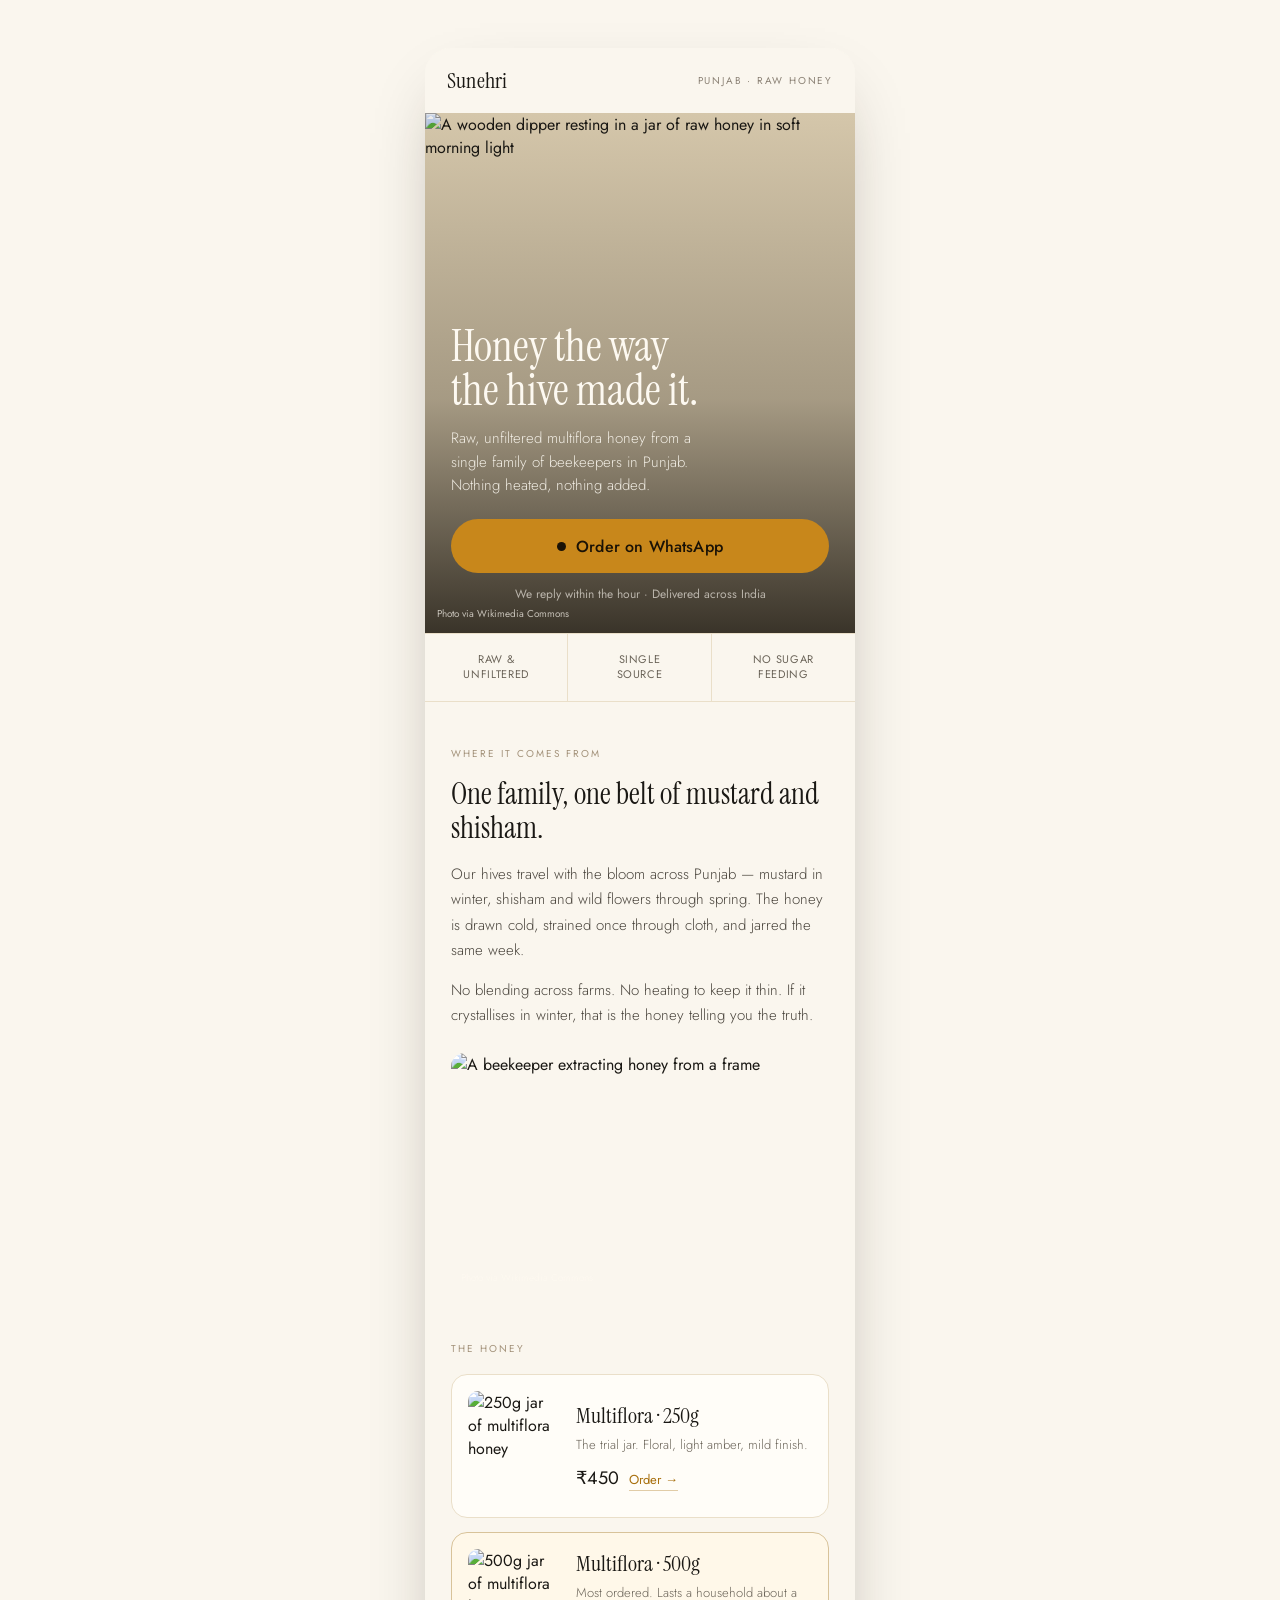
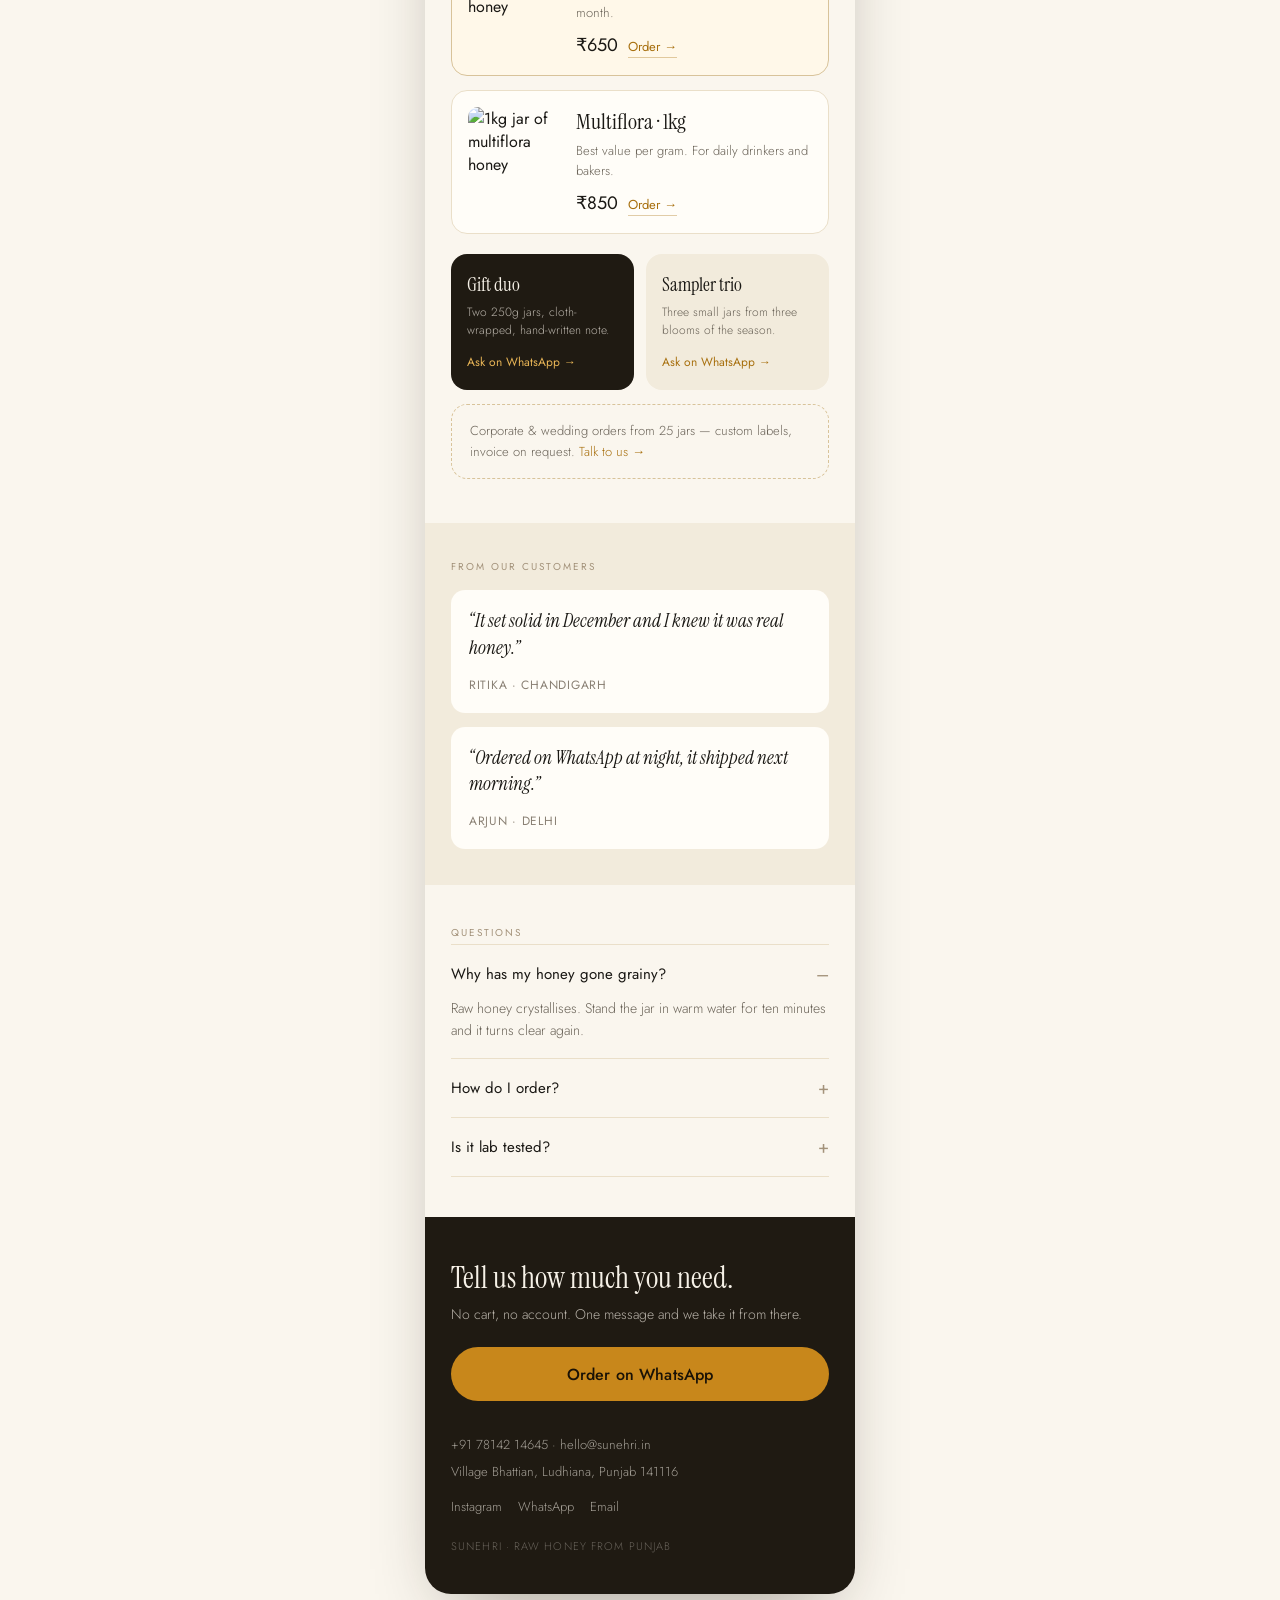
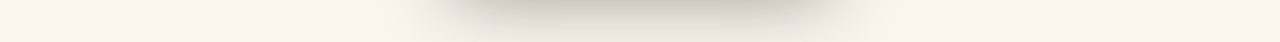
==== light/index.html @ 34fa283c "Add Sunehri honey website: light and dark directions Two independent, self-contained static pages im" ====
<!DOCTYPE html>
<html lang="en">
<head>
<meta charset="utf-8">
<title>Sunehri — Raw Honey from Punjab</title>
<meta name="viewport" content="width=device-width, initial-scale=1">
<meta name="description" content="Raw, unfiltered multiflora honey from a single family of beekeepers in Punjab. Order on WhatsApp — no cart, no account.">
<meta name="theme-color" content="#faf6ee">
<link rel="preconnect" href="https://fonts.googleapis.com">
<link rel="preconnect" href="https://fonts.gstatic.com" crossorigin>
<link href="https://fonts.googleapis.com/css2?family=Instrument+Serif:ital@0;1&family=Jost:wght@300;400;500&display=swap" rel="stylesheet">
<link rel="stylesheet" href="./styles.css">
</head>
<body>

<div class="card">

  <header class="header">
    <span class="wordmark">Sunehri</span>
    <span class="kicker">Punjab · Raw honey</span>
  </header>

  <section class="hero">
    <img class="hero__image" loading="eager" fetchpriority="high"
         src="https://commons.wikimedia.org/wiki/Special:FilePath/Dipper_stick_and_honey_in_a_jar.jpg?width=1400"
         alt="A wooden dipper resting in a jar of raw honey in soft morning light">
    <div class="hero__scrim"></div>
    <div class="hero__content">
      <h1>Honey the way<br>the hive made it.</h1>
      <p>Raw, unfiltered multiflora honey from a single family of beekeepers in Punjab. Nothing heated, nothing added.</p>
      <a class="btn btn--amber" href="https://wa.me/917814214645?text=Hi%20Sunehri%2C%20I%27d%20like%20to%20order%20honey.">
        <span class="dot"></span>
        Order on WhatsApp
      </a>
      <div class="hero__note">We reply within the hour · Delivered across India</div>
    </div>
    <p class="credit"><a href="https://commons.wikimedia.org/wiki/File:Dipper_stick_and_honey_in_a_jar.jpg" target="_blank" rel="noopener noreferrer">Photo via Wikimedia Commons</a></p>
  </section>

  <ul class="features">
    <li>Raw &amp;<br>unfiltered</li>
    <li>Single<br>source</li>
    <li>No sugar<br>feeding</li>
  </ul>

  <section class="story">
    <div class="eyebrow">Where it comes from</div>
    <h2>One family, one belt of mustard and shisham.</h2>
    <p>Our hives travel with the bloom across Punjab — mustard in winter, shisham and wild flowers through spring. The honey is drawn cold, strained once through cloth, and jarred the same week.</p>
    <p>No blending across farms. No heating to keep it thin. If it crystallises in winter, that is the honey telling you the truth.</p>
    <figure class="story__image">
      <img loading="lazy"
           src="https://commons.wikimedia.org/wiki/Special:FilePath/Honey_extracting.jpg?width=1400"
           alt="A beekeeper extracting honey from a frame">
      <figcaption class="credit"><a href="https://commons.wikimedia.org/wiki/File:Honey_extracting.jpg" target="_blank" rel="noopener noreferrer">Photo via Wikimedia Commons</a></figcaption>
    </figure>
  </section>

  <section class="products">
    <div class="eyebrow">The honey</div>

    <div class="product-list">

      <div class="product">
        <img class="product__image" loading="lazy" width="92" height="110"
             src="https://commons.wikimedia.org/wiki/Special:FilePath/Honey_(Italian-miele)_in_a_jar.jpg?width=500"
             alt="250g jar of multiflora honey">
        <div class="product__body">
          <div class="product__title">Multiflora · 250g</div>
          <div class="product__desc">The trial jar. Floral, light amber, mild finish.</div>
          <div class="product__row">
            <span class="product__price">₹450</span>
            <a class="product__order" href="https://wa.me/917814214645?text=Hi%20Sunehri%2C%20I%27d%20like%20the%20250g%20multiflora%20honey.">Order →</a>
          </div>
        </div>
      </div>

      <div class="product product--featured">
        <img class="product__image" loading="lazy" width="92" height="110"
             src="https://commons.wikimedia.org/wiki/Special:FilePath/Dipper_stick_and_honey_in_a_jar.jpg?width=500"
             alt="500g jar of multiflora honey">
        <div class="product__body">
          <div class="product__title">Multiflora · 500g</div>
          <div class="product__desc">Most ordered. Lasts a household about a month.</div>
          <div class="product__row">
            <span class="product__price">₹650</span>
            <a class="product__order" href="https://wa.me/917814214645?text=Hi%20Sunehri%2C%20I%27d%20like%20the%20500g%20multiflora%20honey.">Order →</a>
          </div>
        </div>
      </div>

      <div class="product">
        <img class="product__image" loading="lazy" width="92" height="110"
             src="https://commons.wikimedia.org/wiki/Special:FilePath/Drop_of_honey_(2231021824).jpg?width=500"
             alt="1kg jar of multiflora honey">
        <div class="product__body">
          <div class="product__title">Multiflora · 1kg</div>
          <div class="product__desc">Best value per gram. For daily drinkers and bakers.</div>
          <div class="product__row">
            <span class="product__price">₹850</span>
            <a class="product__order" href="https://wa.me/917814214645?text=Hi%20Sunehri%2C%20I%27d%20like%20the%201kg%20multiflora%20honey.">Order →</a>
          </div>
        </div>
      </div>

    </div>

    <div class="bundles">
      <a class="bundle bundle--dark" href="https://wa.me/917814214645?text=Hi%20Sunehri%2C%20I%27d%20like%20the%20gift%20duo.">
        <div class="bundle__title">Gift duo</div>
        <div class="bundle__desc">Two 250g jars, cloth-wrapped, hand-written note.</div>
        <span class="bundle__link">Ask on WhatsApp →</span>
      </a>
      <a class="bundle bundle--light" href="https://wa.me/917814214645?text=Hi%20Sunehri%2C%20I%27d%20like%20the%20sampler%20trio.">
        <div class="bundle__title">Sampler trio</div>
        <div class="bundle__desc">Three small jars from three blooms of the season.</div>
        <span class="bundle__link">Ask on WhatsApp →</span>
      </a>
    </div>

    <p class="bulk-note">Corporate &amp; wedding orders from 25 jars — custom labels, invoice on request. <a href="https://wa.me/917814214645?text=Hi%20Sunehri%2C%20I%27m%20asking%20about%20bulk%20%2F%20corporate%20gifting.">Talk to us →</a></p>
  </section>

  <section class="testimonials">
    <div class="eyebrow">From our customers</div>
    <blockquote class="testimonial">
      <p>“It set solid in December and I knew it was real honey.”</p>
      <cite>Ritika · Chandigarh</cite>
    </blockquote>
    <blockquote class="testimonial">
      <p>“Ordered on WhatsApp at night, it shipped next morning.”</p>
      <cite>Arjun · Delhi</cite>
    </blockquote>
  </section>

  <section class="faq">
    <div class="eyebrow">Questions</div>
    <details class="faq__item" open>
      <summary>Why has my honey gone grainy?</summary>
      <p>Raw honey crystallises. Stand the jar in warm water for ten minutes and it turns clear again.</p>
    </details>
    <details class="faq__item">
      <summary>How do I order?</summary>
      <p>Message us on WhatsApp with the size you want. We confirm stock, share a UPI link, and ship the same or next day.</p>
    </details>
    <details class="faq__item faq__item--last">
      <summary>Is it lab tested?</summary>
      <p>We are getting our first batch NMR tested this season and will publish the report here when it arrives.</p>
    </details>
  </section>

  <footer class="footer">
    <h2>Tell us how much you need.</h2>
    <p>No cart, no account. One message and we take it from there.</p>
    <a class="btn btn--amber" href="https://wa.me/917814214645?text=Hi%20Sunehri%2C%20I%27d%20like%20to%20order%20honey.">Order on WhatsApp</a>
    <div class="footer__meta">
      <div><a href="tel:+917814214645">+91 78142 14645</a> · <a href="mailto:hello@sunehri.in">hello@sunehri.in</a></div>
      <div>Village Bhattian, Ludhiana, Punjab 141116</div>
      <div class="footer__social">
        <a href="#" aria-label="Sunehri on Instagram">Instagram</a>
        <a href="https://wa.me/917814214645?text=Hi%20Sunehri%2C%20I%27d%20like%20to%20order%20honey.">WhatsApp</a>
        <a href="mailto:hello@sunehri.in">Email</a>
      </div>
      <div class="footer__brand">Sunehri · Raw honey from Punjab</div>
    </div>
  </footer>

</div>

</body>
</html>
---- light/styles.css ----
/* Sunehri — Light direction (1A: cream & amber, warm & editorial) */

:root {
  --ink: #1a1814;
  --ink-soft: #4a453d;
  --muted: #6b6459;
  --muted-light: #8a8074;
  --label: #a3927a;
  --cream: #faf6ee;
  --cream-deep: #fffdf8;
  --paper: #f2ebdc;
  --line: #eadfc9;
  --line-strong: #d8c39a;
  --hero-bg: #e5d6b8;
  --dark-panel: #1f1a12;
  --dark-panel-text: #f6f1e7;
  --amber: #c8871b;
  --amber-hover: #d9971f;
  --amber-ink: #1a1206;
  --price-link: #a8700f;
  --backdrop: #e8e4dc;
}

* { box-sizing: border-box; }

html { background: var(--backdrop); }

body {
  margin: 0;
  background: var(--cream);
  color: var(--ink);
  font-family: Jost, sans-serif;
  -webkit-font-smoothing: antialiased;
}

a { color: inherit; text-decoration: none; }

img { display: block; max-width: 100%; }

h1, h2 { font-family: 'Instrument Serif', serif; font-weight: 400; }

p { margin: 0; }

.card {
  background: var(--cream);
  width: 100%;
  overflow: hidden;
}

/* On real screens wider than a phone, present the page as a floating
   card against a warm backdrop — the same proportions as the mockup,
   scaled to a real viewport instead of a fixed 430px frame. */
@media (min-width: 480px) {
  body { padding: 48px 24px; display: flex; justify-content: center; }
  .card {
    max-width: 430px;
    border-radius: 26px;
    box-shadow: 0 30px 70px -30px rgba(30, 24, 14, 0.45);
  }
}

/* ── Header ─────────────────────────────────────────────────────────── */

.header {
  display: flex;
  align-items: center;
  justify-content: space-between;
  padding: 18px 22px;
  background: var(--cream);
}

.wordmark {
  font-family: 'Instrument Serif', serif;
  font-size: 22px;
  letter-spacing: 0.01em;
  color: var(--ink);
}

.kicker {
  font-size: 10px;
  letter-spacing: 0.18em;
  text-transform: uppercase;
  color: var(--muted-light);
}

/* ── Hero ───────────────────────────────────────────────────────────── */

.hero {
  position: relative;
  height: clamp(420px, 108vw, 520px);
  background: var(--hero-bg);
  display: flex;
  flex-direction: column;
  justify-content: flex-end;
}

.hero__image {
  position: absolute;
  inset: 0;
  width: 100%;
  height: 100%;
  object-fit: cover;
}

.hero__scrim {
  position: absolute;
  inset: 0;
  pointer-events: none;
  background: linear-gradient(to top, rgba(20, 16, 10, 0.82) 0%, rgba(20, 16, 10, 0.3) 45%, rgba(20, 16, 10, 0.08) 100%);
}

.hero__content {
  position: relative;
  padding: 0 26px 30px;
}

.hero h1 {
  margin: 0 0 14px;
  font-size: clamp(34px, 9.5vw, 44px);
  line-height: 1.02;
  color: #fdf9f1;
}

.hero__content p {
  margin: 0 0 22px;
  font-weight: 300;
  font-size: 15px;
  line-height: 1.55;
  color: rgba(253, 249, 241, 0.88);
  max-width: 30ch;
}

.hero__note {
  margin-top: 12px;
  text-align: center;
  font-size: 12px;
  color: rgba(253, 249, 241, 0.62);
}

.hero .credit {
  position: absolute;
  left: 12px;
  bottom: 12px;
  margin: 0;
  font-size: 10px;
}

.credit {
  font-size: 10px;
  color: rgba(253, 249, 241, 0.7);
}

.credit a { color: inherit; }
.credit a:hover { text-decoration: underline; }

/* ── CTA button ─────────────────────────────────────────────────────── */

.btn {
  display: flex;
  align-items: center;
  justify-content: center;
  gap: 10px;
  height: 54px;
  border-radius: 999px;
  font-size: 16px;
  font-weight: 500;
  letter-spacing: 0.01em;
}

.btn--amber {
  background: var(--amber);
  color: var(--amber-ink);
}

.btn--amber:hover { background: var(--amber-hover); }

.dot {
  width: 9px;
  height: 9px;
  border-radius: 50%;
  background: var(--amber-ink);
  display: block;
}

/* ── Feature strip ──────────────────────────────────────────────────── */

.features {
  display: grid;
  grid-template-columns: 1fr 1fr 1fr;
  border-top: 1px solid var(--line);
  border-bottom: 1px solid var(--line);
  margin: 0;
  padding: 0;
  list-style: none;
}

.features li {
  padding: 18px 10px;
  text-align: center;
  font-size: 11px;
  line-height: 1.4;
  letter-spacing: 0.06em;
  text-transform: uppercase;
  color: var(--muted);
  border-right: 1px solid var(--line);
}

.features li:last-child { border-right: none; }

/* ── Eyebrow label (shared) ─────────────────────────────────────────── */

.eyebrow {
  font-size: 10px;
  letter-spacing: 0.2em;
  text-transform: uppercase;
  color: var(--label);
  margin-bottom: 16px;
}

/* ── Story ──────────────────────────────────────────────────────────── */

.story { padding: 44px 26px 40px; }

.story h2 {
  margin: 0 0 16px;
  font-size: 30px;
  line-height: 1.15;
  color: var(--ink);
}

.story p {
  margin: 0 0 14px;
  font-weight: 300;
  font-size: 15px;
  line-height: 1.7;
  color: var(--ink-soft);
}

.story p:last-of-type { margin-bottom: 0; }

.story__image {
  margin: 24px 0 0;
  height: 240px;
  border-radius: 14px;
  overflow: hidden;
  position: relative;
}

.story__image img { width: 100%; height: 100%; object-fit: cover; }

.story__image .credit {
  position: absolute;
  left: 10px;
  bottom: 8px;
  margin: 0;
}

/* ── Products ───────────────────────────────────────────────────────── */

.products { padding: 8px 26px 44px; }

.products .eyebrow { margin-bottom: 18px; }

.product-list {
  display: flex;
  flex-direction: column;
  gap: 14px;
}

.product {
  display: flex;
  gap: 16px;
  align-items: center;
  padding: 16px;
  border: 1px solid var(--line);
  border-radius: 16px;
  background: var(--cream-deep);
}

.product--featured {
  border-color: var(--line-strong);
  background: #fff8e9;
}

.product__image {
  width: 92px;
  height: 110px;
  flex: none;
  object-fit: cover;
  border-radius: 10px;
}

.product__body { min-width: 0; }

.product__title {
  font-family: 'Instrument Serif', serif;
  font-size: 22px;
  color: var(--ink);
}

.product__desc {
  margin: 5px 0 10px;
  font-weight: 300;
  font-size: 13px;
  line-height: 1.5;
  color: var(--muted);
}

.product__row {
  display: flex;
  align-items: baseline;
  gap: 10px;
}

.product__price { font-size: 18px; color: var(--ink); }

.product__order {
  font-size: 13px;
  color: var(--price-link);
  border-bottom: 1px solid rgba(168, 112, 15, 0.35);
  padding-bottom: 1px;
}

/* ── Bundles ────────────────────────────────────────────────────────── */

.bundles {
  margin-top: 20px;
  display: grid;
  grid-template-columns: 1fr 1fr;
  gap: 12px;
}

.bundle {
  display: block;
  padding: 18px 16px;
  border-radius: 16px;
}

.bundle--dark {
  background: var(--dark-panel);
  color: var(--dark-panel-text);
}

.bundle--light {
  background: var(--paper);
  color: var(--ink);
}

.bundle__title { font-family: 'Instrument Serif', serif; font-size: 19px; }

.bundle--dark .bundle__desc { color: rgba(246, 241, 231, 0.7); }
.bundle--light .bundle__desc { color: var(--muted); }

.bundle__desc {
  display: block;
  margin: 6px 0 10px;
  font-weight: 300;
  font-size: 12px;
  line-height: 1.5;
}

.bundle--dark .bundle__link { color: #e8b556; }
.bundle--light .bundle__link { color: var(--price-link); }

.bundle__link { font-size: 12px; }

/* ── Bulk note ──────────────────────────────────────────────────────── */

.bulk-note {
  margin-top: 14px;
  padding: 16px 18px;
  border-radius: 16px;
  border: 1px dashed var(--line-strong);
  font-weight: 300;
  font-size: 13px;
  line-height: 1.6;
  color: var(--muted);
}

.bulk-note a { color: var(--price-link); }

/* ── Testimonials ───────────────────────────────────────────────────── */

.testimonials {
  padding: 36px 26px;
  background: var(--paper);
  display: flex;
  flex-direction: column;
  gap: 14px;
}

.testimonials .eyebrow { margin-bottom: 2px; }

.testimonial {
  margin: 0;
  padding: 18px;
  background: var(--cream-deep);
  border-radius: 14px;
}

.testimonial p {
  margin: 0 0 10px;
  font-family: 'Instrument Serif', serif;
  font-style: italic;
  font-size: 19px;
  line-height: 1.4;
  color: var(--ink);
}

.testimonial cite {
  font-style: normal;
  font-size: 12px;
  letter-spacing: 0.06em;
  text-transform: uppercase;
  color: var(--muted-light);
}

/* ── FAQ ────────────────────────────────────────────────────────────── */

.faq { padding: 40px 26px; }

.faq .eyebrow { margin-bottom: 4px; }

.faq__item {
  padding: 16px 0;
  border-top: 1px solid var(--line);
}

.faq__item--last { border-bottom: 1px solid var(--line); }

.faq__item summary {
  font-size: 15px;
  color: var(--ink);
  cursor: pointer;
  list-style: none;
  display: flex;
  align-items: center;
  justify-content: space-between;
  gap: 12px;
}

.faq__item summary::-webkit-details-marker { display: none; }

.faq__item summary::after {
  content: '+';
  font-size: 18px;
  color: var(--label);
  transition: transform 0.15s ease;
  flex: none;
}

.faq__item[open] summary::after { content: '–'; }

.faq__item p {
  margin: 10px 0 0;
  font-weight: 300;
  font-size: 14px;
  line-height: 1.6;
  color: var(--muted);
}

/* ── Footer CTA ─────────────────────────────────────────────────────── */

.footer {
  padding: 44px 26px 40px;
  background: var(--dark-panel);
  color: var(--dark-panel-text);
}

.footer h2 {
  font-size: 30px;
  line-height: 1.15;
  margin: 0 0 8px;
}

.footer > p {
  margin: 0 0 22px;
  font-weight: 300;
  font-size: 14px;
  line-height: 1.6;
  color: rgba(246, 241, 231, 0.7);
}

.footer__meta {
  margin-top: 34px;
  display: flex;
  flex-direction: column;
  gap: 8px;
  font-weight: 300;
  font-size: 13px;
  color: rgba(246, 241, 231, 0.62);
}

.footer__social {
  display: flex;
  gap: 16px;
  margin-top: 8px;
}

.footer__social a:hover { opacity: 0.72; }

.footer__brand {
  margin-top: 14px;
  font-size: 11px;
  letter-spacing: 0.1em;
  text-transform: uppercase;
  color: rgba(246, 241, 231, 0.34);
}

a:hover { opacity: 0.9; }
.btn:hover { opacity: 1; }
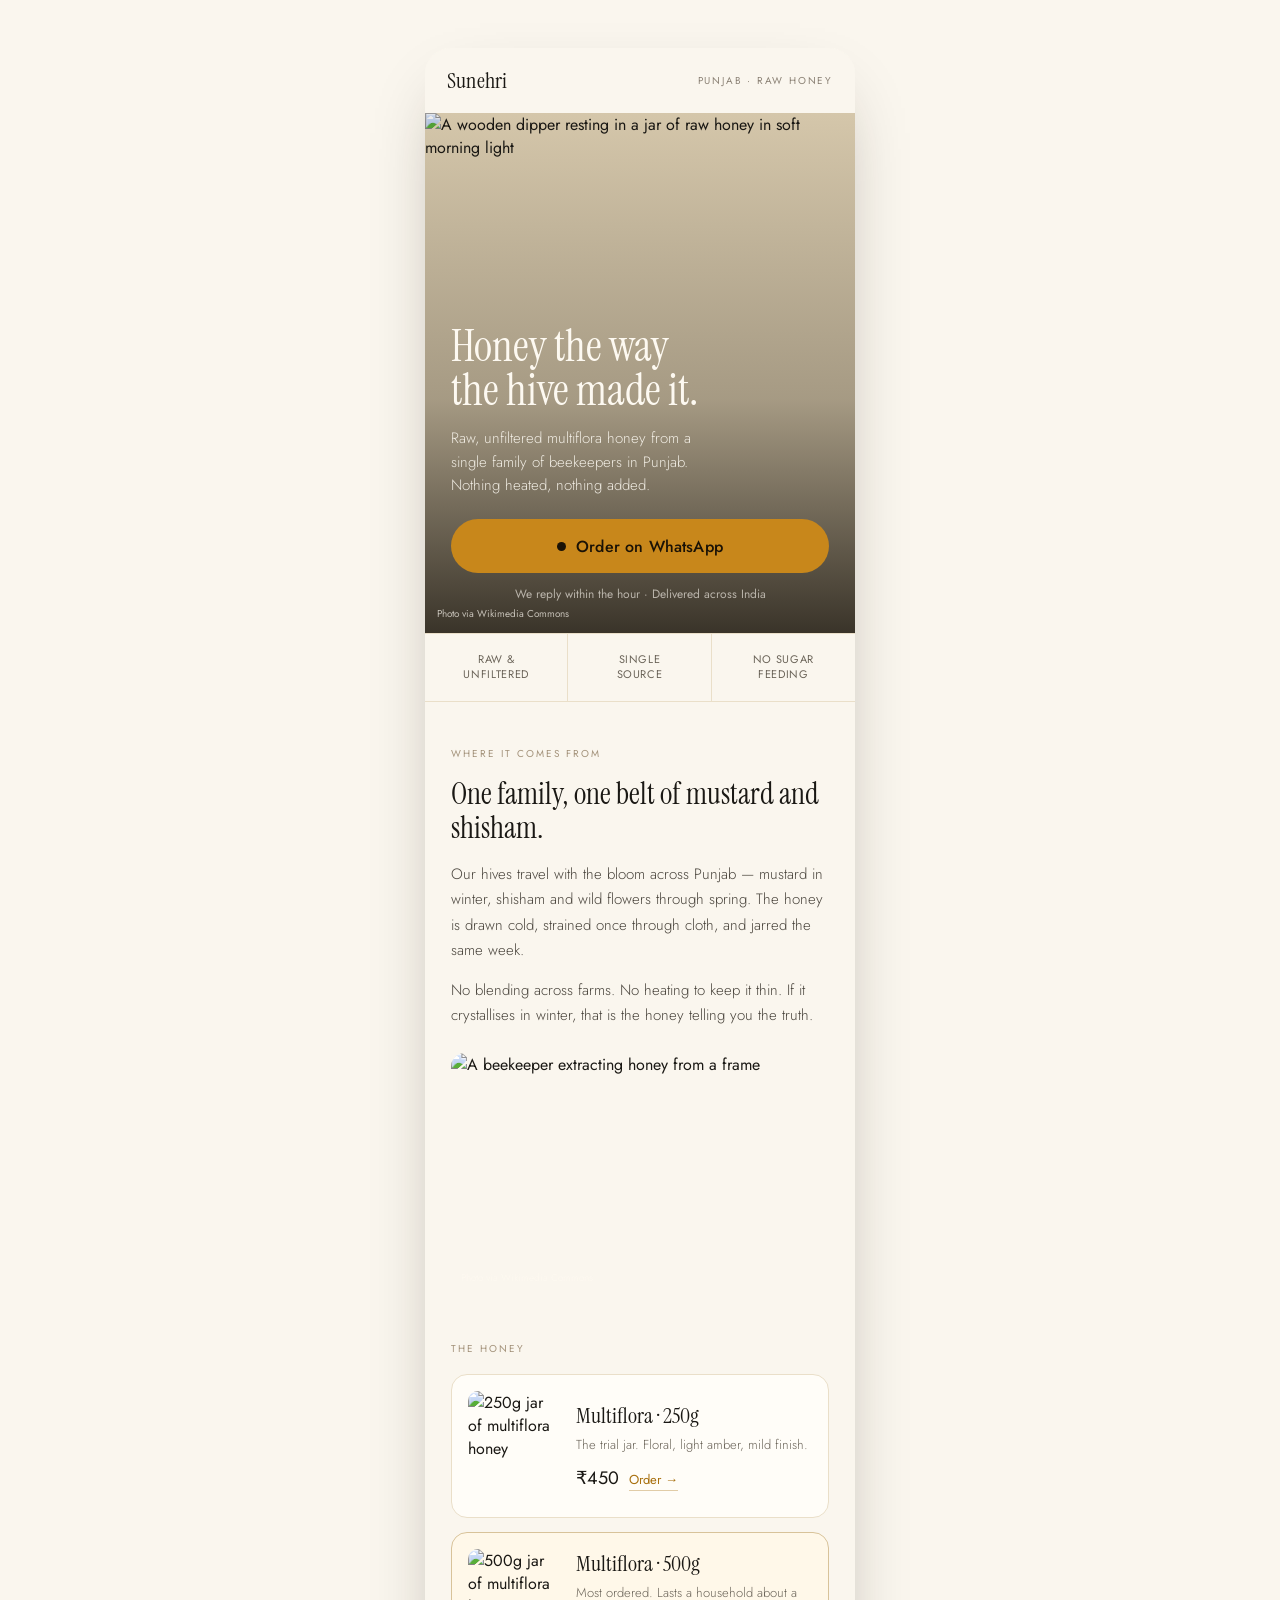
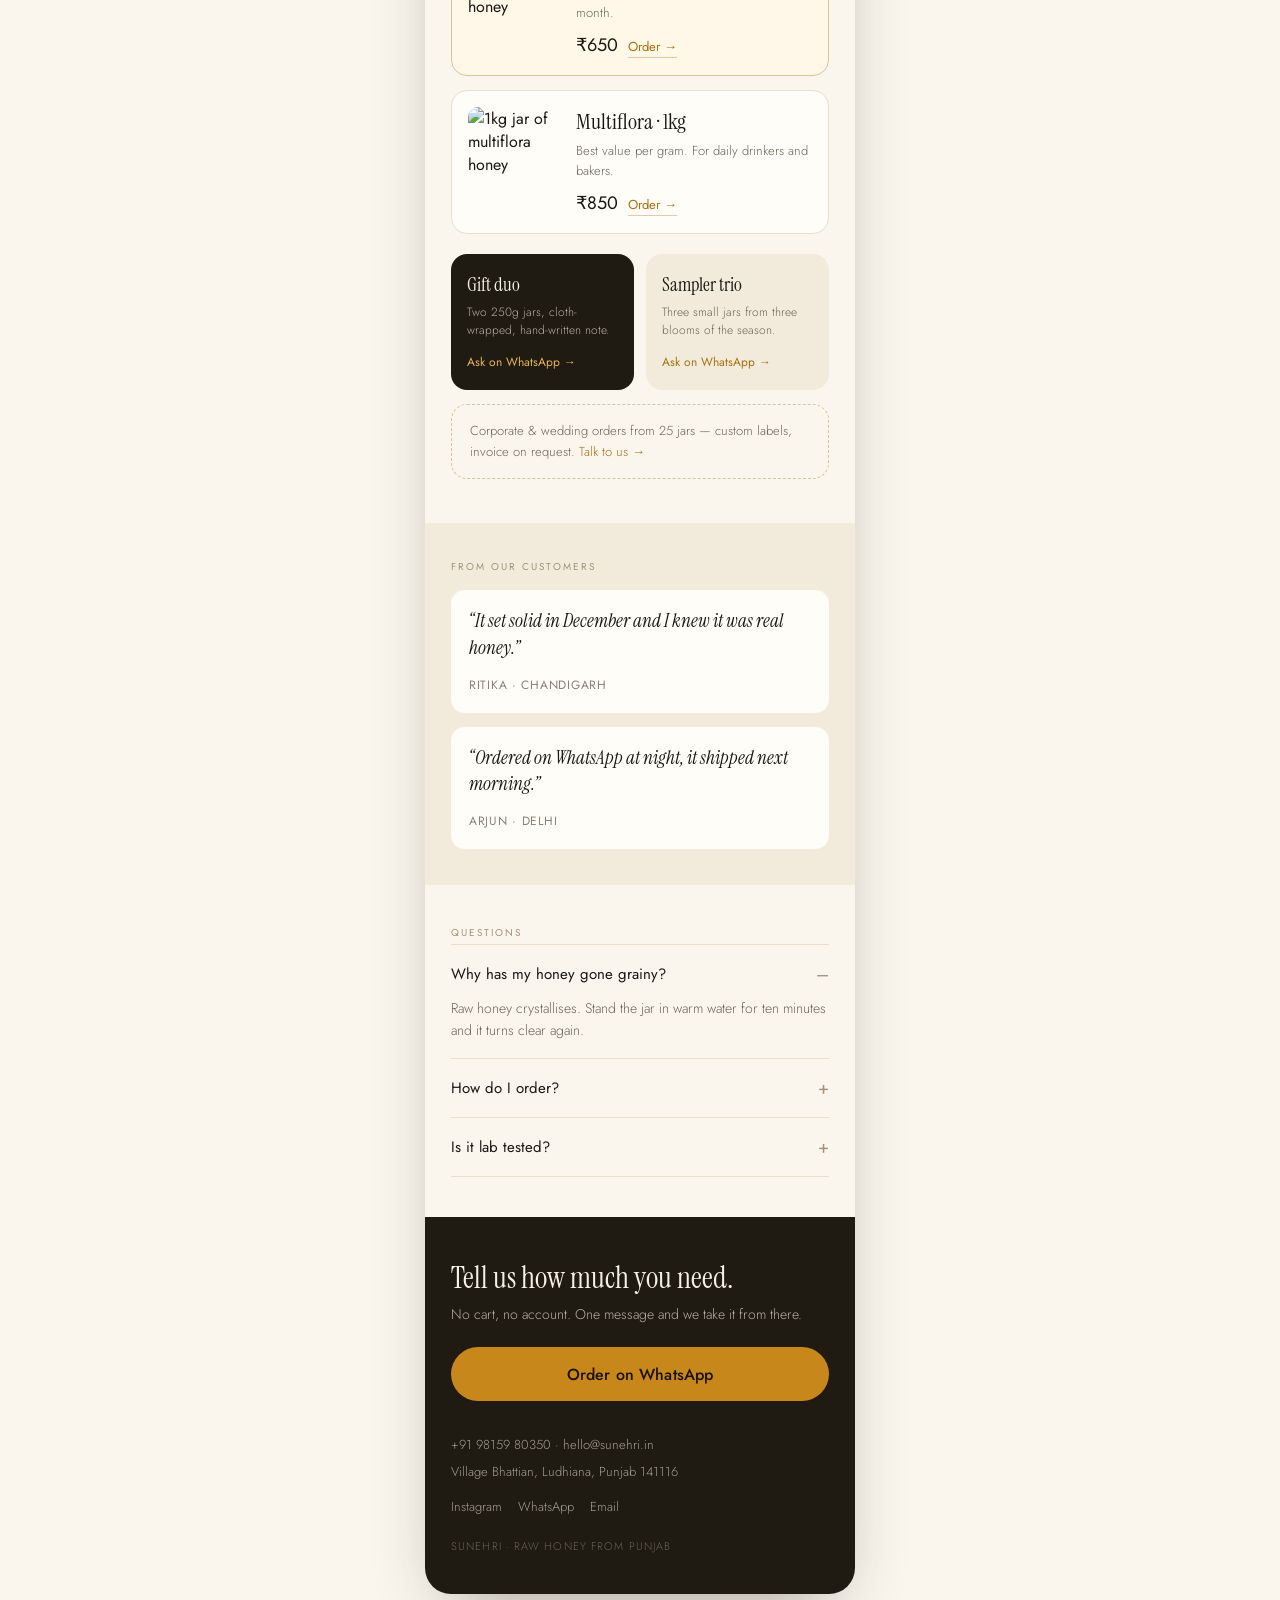
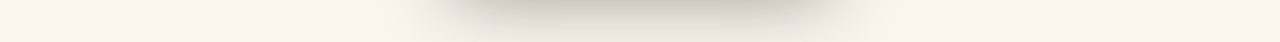
==== commit 70b00049: "Update WhatsApp/contact number to +91 98159 80350 Co-Authored-By: Claude Sonnet 5 <noreply@anthropic" ====
--- a/light/index.html
+++ b/light/index.html
@@ -28,7 +28,7 @@
     <div class="hero__content">
       <h1>Honey the way<br>the hive made it.</h1>
       <p>Raw, unfiltered multiflora honey from a single family of beekeepers in Punjab. Nothing heated, nothing added.</p>
-      <a class="btn btn--amber" href="https://wa.me/917814214645?text=Hi%20Sunehri%2C%20I%27d%20like%20to%20order%20honey.">
+      <a class="btn btn--amber" href="https://wa.me/919815980350?text=Hi%20Sunehri%2C%20I%27d%20like%20to%20order%20honey.">
         <span class="dot"></span>
         Order on WhatsApp
       </a>
@@ -70,7 +70,7 @@
           <div class="product__desc">The trial jar. Floral, light amber, mild finish.</div>
           <div class="product__row">
             <span class="product__price">₹450</span>
-            <a class="product__order" href="https://wa.me/917814214645?text=Hi%20Sunehri%2C%20I%27d%20like%20the%20250g%20multiflora%20honey.">Order →</a>
+            <a class="product__order" href="https://wa.me/919815980350?text=Hi%20Sunehri%2C%20I%27d%20like%20the%20250g%20multiflora%20honey.">Order →</a>
           </div>
         </div>
       </div>
@@ -84,7 +84,7 @@
           <div class="product__desc">Most ordered. Lasts a household about a month.</div>
           <div class="product__row">
             <span class="product__price">₹650</span>
-            <a class="product__order" href="https://wa.me/917814214645?text=Hi%20Sunehri%2C%20I%27d%20like%20the%20500g%20multiflora%20honey.">Order →</a>
+            <a class="product__order" href="https://wa.me/919815980350?text=Hi%20Sunehri%2C%20I%27d%20like%20the%20500g%20multiflora%20honey.">Order →</a>
           </div>
         </div>
       </div>
@@ -98,7 +98,7 @@
           <div class="product__desc">Best value per gram. For daily drinkers and bakers.</div>
           <div class="product__row">
             <span class="product__price">₹850</span>
-            <a class="product__order" href="https://wa.me/917814214645?text=Hi%20Sunehri%2C%20I%27d%20like%20the%201kg%20multiflora%20honey.">Order →</a>
+            <a class="product__order" href="https://wa.me/919815980350?text=Hi%20Sunehri%2C%20I%27d%20like%20the%201kg%20multiflora%20honey.">Order →</a>
           </div>
         </div>
       </div>
@@ -106,19 +106,19 @@
     </div>
 
     <div class="bundles">
-      <a class="bundle bundle--dark" href="https://wa.me/917814214645?text=Hi%20Sunehri%2C%20I%27d%20like%20the%20gift%20duo.">
+      <a class="bundle bundle--dark" href="https://wa.me/919815980350?text=Hi%20Sunehri%2C%20I%27d%20like%20the%20gift%20duo.">
         <div class="bundle__title">Gift duo</div>
         <div class="bundle__desc">Two 250g jars, cloth-wrapped, hand-written note.</div>
         <span class="bundle__link">Ask on WhatsApp →</span>
       </a>
-      <a class="bundle bundle--light" href="https://wa.me/917814214645?text=Hi%20Sunehri%2C%20I%27d%20like%20the%20sampler%20trio.">
+      <a class="bundle bundle--light" href="https://wa.me/919815980350?text=Hi%20Sunehri%2C%20I%27d%20like%20the%20sampler%20trio.">
         <div class="bundle__title">Sampler trio</div>
         <div class="bundle__desc">Three small jars from three blooms of the season.</div>
         <span class="bundle__link">Ask on WhatsApp →</span>
       </a>
     </div>
 
-    <p class="bulk-note">Corporate &amp; wedding orders from 25 jars — custom labels, invoice on request. <a href="https://wa.me/917814214645?text=Hi%20Sunehri%2C%20I%27m%20asking%20about%20bulk%20%2F%20corporate%20gifting.">Talk to us →</a></p>
+    <p class="bulk-note">Corporate &amp; wedding orders from 25 jars — custom labels, invoice on request. <a href="https://wa.me/919815980350?text=Hi%20Sunehri%2C%20I%27m%20asking%20about%20bulk%20%2F%20corporate%20gifting.">Talk to us →</a></p>
   </section>
 
   <section class="testimonials">
@@ -152,13 +152,13 @@
   <footer class="footer">
     <h2>Tell us how much you need.</h2>
     <p>No cart, no account. One message and we take it from there.</p>
-    <a class="btn btn--amber" href="https://wa.me/917814214645?text=Hi%20Sunehri%2C%20I%27d%20like%20to%20order%20honey.">Order on WhatsApp</a>
+    <a class="btn btn--amber" href="https://wa.me/919815980350?text=Hi%20Sunehri%2C%20I%27d%20like%20to%20order%20honey.">Order on WhatsApp</a>
     <div class="footer__meta">
-      <div><a href="tel:+917814214645">+91 78142 14645</a> · <a href="mailto:hello@sunehri.in">hello@sunehri.in</a></div>
+      <div><a href="tel:+919815980350">+91 98159 80350</a> · <a href="mailto:hello@sunehri.in">hello@sunehri.in</a></div>
       <div>Village Bhattian, Ludhiana, Punjab 141116</div>
       <div class="footer__social">
         <a href="#" aria-label="Sunehri on Instagram">Instagram</a>
-        <a href="https://wa.me/917814214645?text=Hi%20Sunehri%2C%20I%27d%20like%20to%20order%20honey.">WhatsApp</a>
+        <a href="https://wa.me/919815980350?text=Hi%20Sunehri%2C%20I%27d%20like%20to%20order%20honey.">WhatsApp</a>
         <a href="mailto:hello@sunehri.in">Email</a>
       </div>
       <div class="footer__brand">Sunehri · Raw honey from Punjab</div>
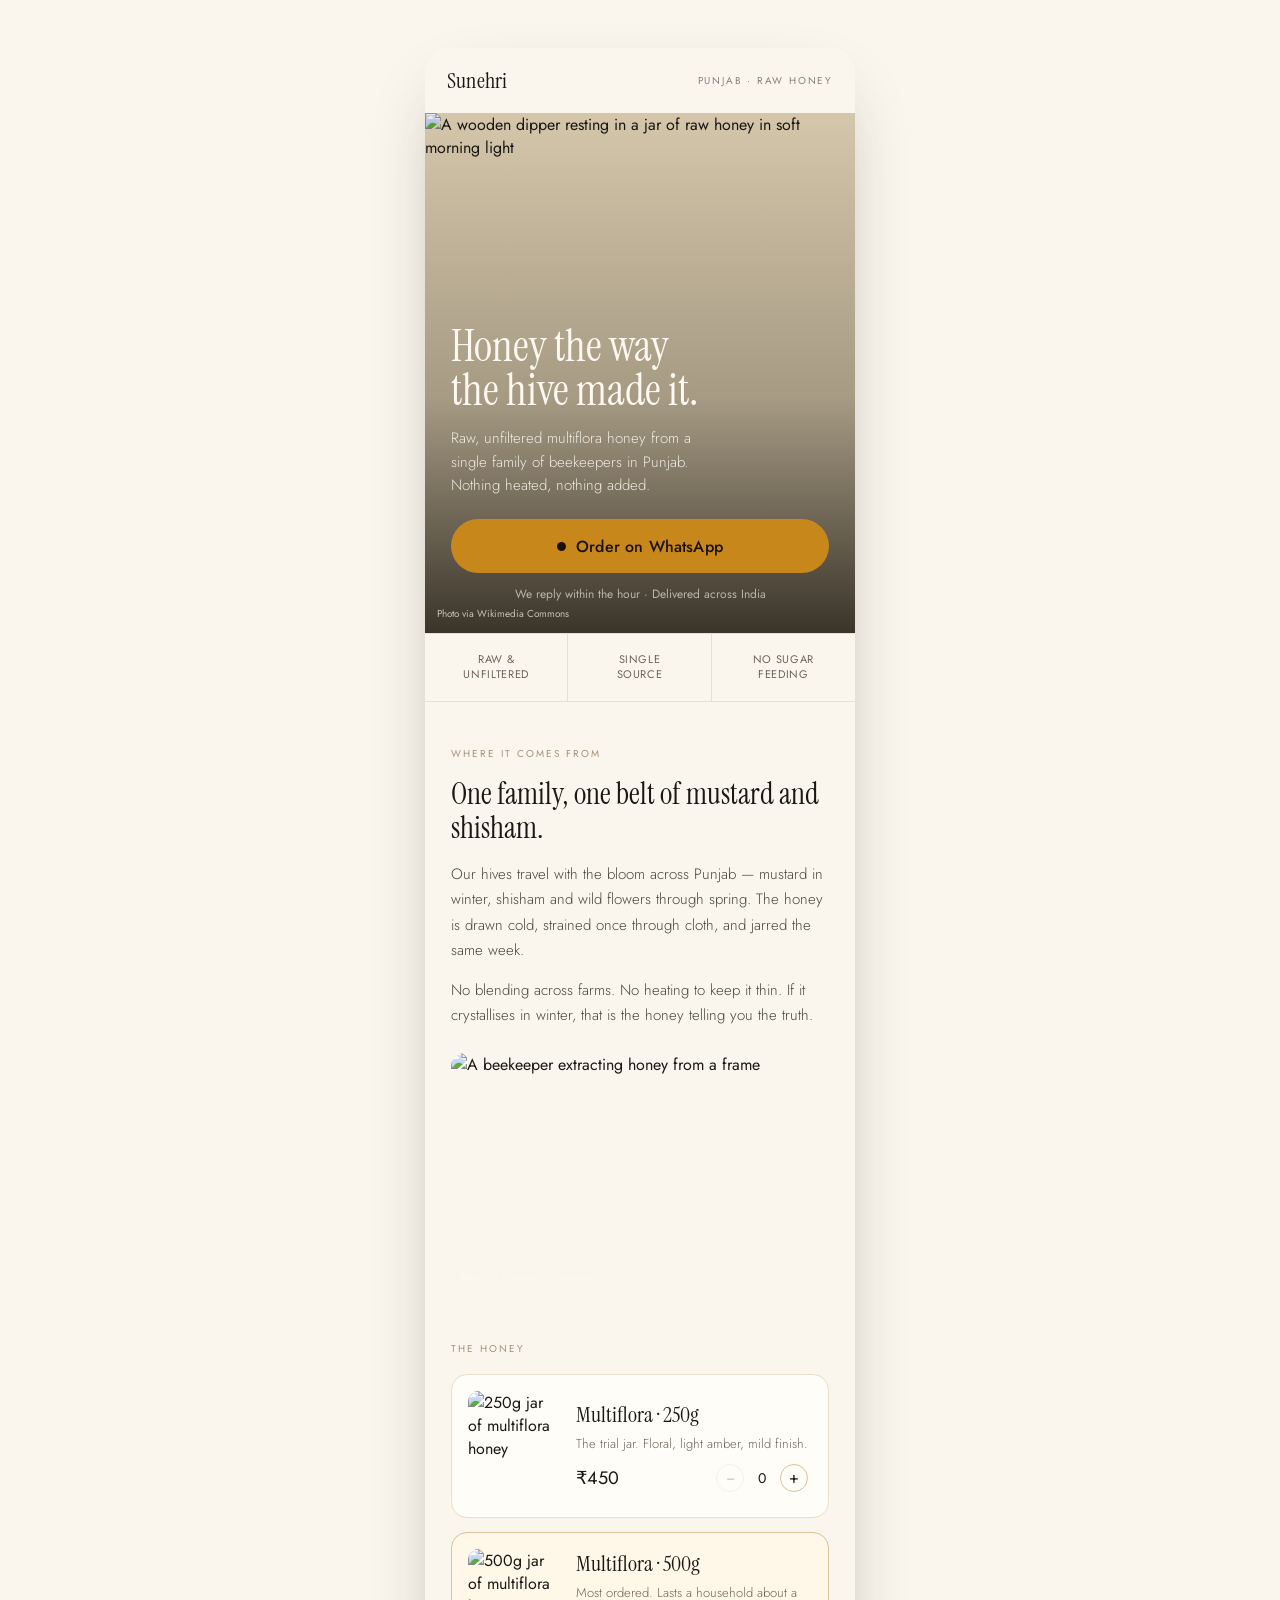
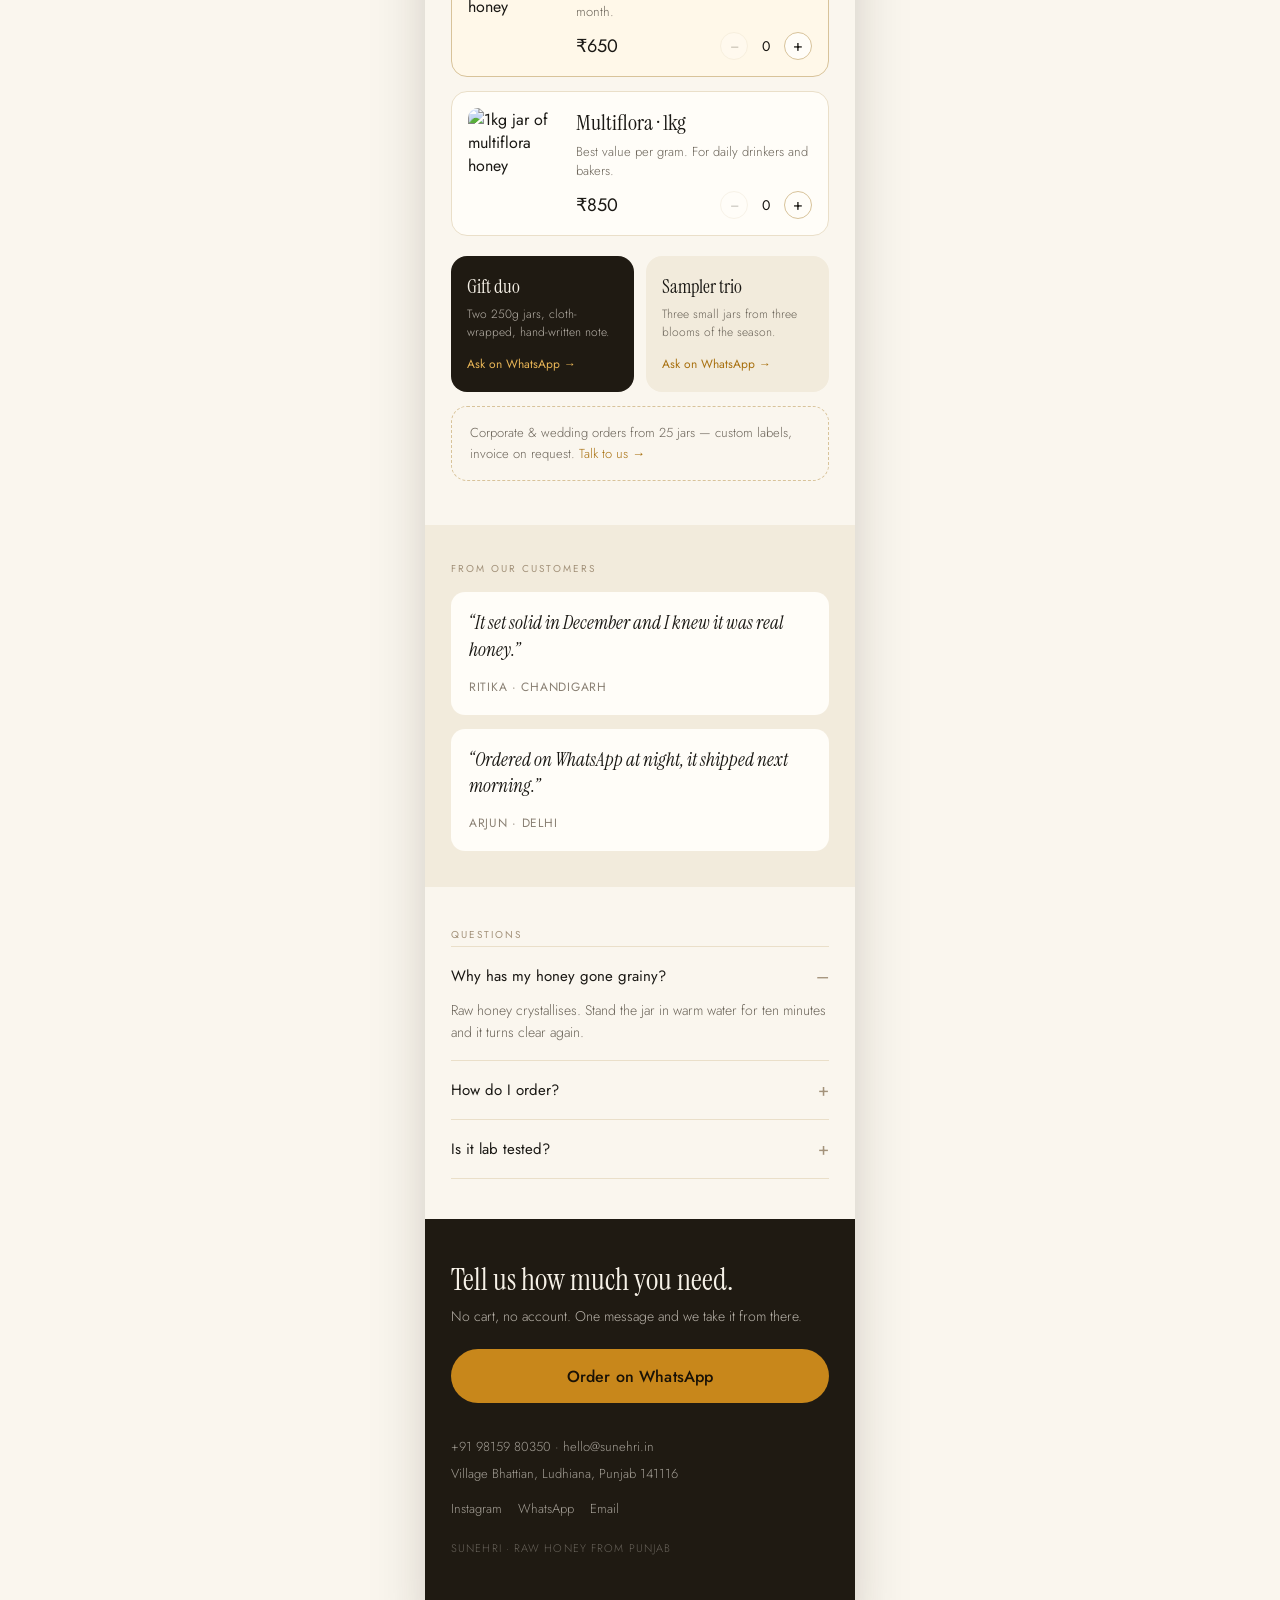
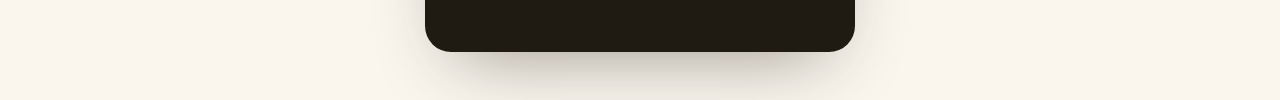
==== commit 2c83b091: "Add quantity cart that composes one WhatsApp order message The three jar sizes (250g/500g/1kg) now u" ====
--- a/light/index.html
+++ b/light/index.html
@@ -28,7 +28,7 @@
     <div class="hero__content">
       <h1>Honey the way<br>the hive made it.</h1>
       <p>Raw, unfiltered multiflora honey from a single family of beekeepers in Punjab. Nothing heated, nothing added.</p>
-      <a class="btn btn--amber" href="https://wa.me/919815980350?text=Hi%20Sunehri%2C%20I%27d%20like%20to%20order%20honey.">
+      <a class="btn btn--amber" id="heroOrderBtn" data-cart-order-btn href="https://wa.me/919815980350?text=Hi%20Sunehri%2C%20I%27d%20like%20to%20order%20honey.">
         <span class="dot"></span>
         Order on WhatsApp
       </a>
@@ -68,9 +68,13 @@
         <div class="product__body">
           <div class="product__title">Multiflora · 250g</div>
           <div class="product__desc">The trial jar. Floral, light amber, mild finish.</div>
-          <div class="product__row">
+          <div class="product__row qty" data-product-id="jar-250" data-name="Multiflora honey · 250g" data-price="450">
             <span class="product__price">₹450</span>
-            <a class="product__order" href="https://wa.me/919815980350?text=Hi%20Sunehri%2C%20I%27d%20like%20the%20250g%20multiflora%20honey.">Order →</a>
+            <span class="qty__controls">
+              <button type="button" class="qty__btn" data-action="dec" aria-label="Remove one 250g jar">−</button>
+              <span class="qty__value" aria-live="polite">0</span>
+              <button type="button" class="qty__btn" data-action="inc" aria-label="Add one 250g jar">+</button>
+            </span>
           </div>
         </div>
       </div>
@@ -82,9 +86,13 @@
         <div class="product__body">
           <div class="product__title">Multiflora · 500g</div>
           <div class="product__desc">Most ordered. Lasts a household about a month.</div>
-          <div class="product__row">
+          <div class="product__row qty" data-product-id="jar-500" data-name="Multiflora honey · 500g" data-price="650">
             <span class="product__price">₹650</span>
-            <a class="product__order" href="https://wa.me/919815980350?text=Hi%20Sunehri%2C%20I%27d%20like%20the%20500g%20multiflora%20honey.">Order →</a>
+            <span class="qty__controls">
+              <button type="button" class="qty__btn" data-action="dec" aria-label="Remove one 500g jar">−</button>
+              <span class="qty__value" aria-live="polite">0</span>
+              <button type="button" class="qty__btn" data-action="inc" aria-label="Add one 500g jar">+</button>
+            </span>
           </div>
         </div>
       </div>
@@ -96,9 +104,13 @@
         <div class="product__body">
           <div class="product__title">Multiflora · 1kg</div>
           <div class="product__desc">Best value per gram. For daily drinkers and bakers.</div>
-          <div class="product__row">
+          <div class="product__row qty" data-product-id="jar-1kg" data-name="Multiflora honey · 1kg" data-price="850">
             <span class="product__price">₹850</span>
-            <a class="product__order" href="https://wa.me/919815980350?text=Hi%20Sunehri%2C%20I%27d%20like%20the%201kg%20multiflora%20honey.">Order →</a>
+            <span class="qty__controls">
+              <button type="button" class="qty__btn" data-action="dec" aria-label="Remove one 1kg jar">−</button>
+              <span class="qty__value" aria-live="polite">0</span>
+              <button type="button" class="qty__btn" data-action="inc" aria-label="Add one 1kg jar">+</button>
+            </span>
           </div>
         </div>
       </div>
@@ -152,7 +164,7 @@
   <footer class="footer">
     <h2>Tell us how much you need.</h2>
     <p>No cart, no account. One message and we take it from there.</p>
-    <a class="btn btn--amber" href="https://wa.me/919815980350?text=Hi%20Sunehri%2C%20I%27d%20like%20to%20order%20honey.">Order on WhatsApp</a>
+    <a class="btn btn--amber" id="footerOrderBtn" data-cart-order-btn href="https://wa.me/919815980350?text=Hi%20Sunehri%2C%20I%27d%20like%20to%20order%20honey.">Order on WhatsApp</a>
     <div class="footer__meta">
       <div><a href="tel:+919815980350">+91 98159 80350</a> · <a href="mailto:hello@sunehri.in">hello@sunehri.in</a></div>
       <div>Village Bhattian, Ludhiana, Punjab 141116</div>
@@ -167,5 +179,35 @@
 
 </div>
 
+<div class="cart-bar" id="cartBar" hidden>
+  <button type="button" class="cart-bar__btn" id="cartOpenBtn">
+    <span class="cart-bar__count" id="cartCount">0</span>
+    <span class="cart-bar__label">in your order</span>
+    <span class="cart-bar__total" id="cartTotal">₹0</span>
+    <span class="cart-bar__cta">Review →</span>
+  </button>
+</div>
+
+<div class="cart-drawer" id="cartDrawer" hidden>
+  <div class="cart-drawer__backdrop" id="cartBackdrop"></div>
+  <div class="cart-drawer__panel" role="dialog" aria-modal="true" aria-labelledby="cartTitle">
+    <div class="cart-drawer__header">
+      <h2 id="cartTitle">Your order</h2>
+      <button type="button" class="cart-drawer__close" id="cartCloseBtn" aria-label="Close">✕</button>
+    </div>
+    <ul class="cart-drawer__list" id="cartList"></ul>
+    <p class="cart-drawer__empty" id="cartEmpty">Your order is empty. Add a jar above to get started.</p>
+    <div class="cart-drawer__footer">
+      <div class="cart-drawer__total-row">
+        <span>Total</span>
+        <span id="cartFooterTotal">₹0</span>
+      </div>
+      <a class="btn btn--amber" id="cartOrderBtn" aria-disabled="true">Order on WhatsApp</a>
+      <button type="button" class="cart-drawer__clear" id="cartClearBtn">Clear order</button>
+    </div>
+  </div>
+</div>
+
+<script src="./cart.js" defer></script>
 </body>
 </html>
--- a/light/styles.css
+++ b/light/styles.css
@@ -308,18 +308,12 @@
 
 .product__row {
   display: flex;
-  align-items: baseline;
+  align-items: center;
+  justify-content: space-between;
   gap: 10px;
 }
 
 .product__price { font-size: 18px; color: var(--ink); }
-
-.product__order {
-  font-size: 13px;
-  color: var(--price-link);
-  border-bottom: 1px solid rgba(168, 112, 15, 0.35);
-  padding-bottom: 1px;
-}
 
 /* ── Bundles ────────────────────────────────────────────────────────── */
 
@@ -509,3 +503,197 @@
 
 a:hover { opacity: 0.9; }
 .btn:hover { opacity: 1; }
+
+/* ── Quantity stepper (product rows + cart drawer lines) ───────────────── */
+
+.qty__controls {
+  display: flex;
+  align-items: center;
+  gap: 10px;
+}
+
+.qty__btn {
+  appearance: none;
+  width: 28px;
+  height: 28px;
+  flex: none;
+  border-radius: 50%;
+  border: 1px solid var(--line-strong);
+  background: var(--cream-deep);
+  color: var(--ink);
+  font: 16px/1 Jost, sans-serif;
+  cursor: pointer;
+}
+
+.qty__btn:hover { border-color: var(--amber); color: var(--amber); }
+.qty__btn:disabled { opacity: 0.35; cursor: default; border-color: var(--line); color: var(--muted); }
+
+.qty__value {
+  min-width: 16px;
+  text-align: center;
+  font-size: 14px;
+  color: var(--ink);
+}
+
+.qty--active .qty__value { color: var(--price-link); font-weight: 500; }
+
+/* ── Floating cart bar ──────────────────────────────────────────────────── */
+
+.cart-bar {
+  position: fixed;
+  left: 0;
+  right: 0;
+  bottom: 0;
+  z-index: 40;
+  padding: 12px 16px calc(12px + env(safe-area-inset-bottom));
+  pointer-events: none;
+}
+
+.cart-bar__btn {
+  appearance: none;
+  pointer-events: auto;
+  width: 100%;
+  max-width: 430px;
+  margin: 0 auto;
+  display: flex;
+  align-items: center;
+  gap: 10px;
+  height: 56px;
+  padding: 0 10px 0 18px;
+  border: 0;
+  border-radius: 999px;
+  background: var(--dark-panel);
+  color: var(--dark-panel-text);
+  font-family: Jost, sans-serif;
+  font-size: 14px;
+  box-shadow: 0 16px 34px -12px rgba(20, 16, 10, 0.55);
+  cursor: pointer;
+}
+
+.cart-bar__count {
+  display: inline-flex;
+  align-items: center;
+  justify-content: center;
+  min-width: 22px;
+  height: 22px;
+  padding: 0 6px;
+  border-radius: 999px;
+  background: var(--amber);
+  color: var(--amber-ink);
+  font-size: 12px;
+  font-weight: 500;
+}
+
+.cart-bar__label { color: rgba(246, 241, 231, 0.7); }
+.cart-bar__total { margin-left: auto; font-family: 'Instrument Serif', serif; font-size: 19px; }
+.cart-bar__cta {
+  color: var(--amber-ink);
+  background: var(--amber);
+  font-size: 13px;
+  padding: 8px 14px;
+  border-radius: 999px;
+}
+
+/* ── Cart drawer ────────────────────────────────────────────────────────── */
+
+.cart-drawer { position: fixed; inset: 0; z-index: 50; }
+
+.cart-drawer__backdrop { position: absolute; inset: 0; background: rgba(20, 16, 10, 0.5); }
+
+.cart-drawer__panel {
+  position: absolute;
+  left: 0;
+  right: 0;
+  bottom: 0;
+  max-width: 430px;
+  margin: 0 auto;
+  max-height: 80vh;
+  overflow-y: auto;
+  background: var(--cream);
+  border-radius: 20px 20px 0 0;
+  padding: 22px 22px calc(22px + env(safe-area-inset-bottom));
+  box-shadow: 0 -20px 50px -20px rgba(20, 16, 10, 0.4);
+}
+
+.cart-drawer__header {
+  display: flex;
+  align-items: center;
+  justify-content: space-between;
+  margin-bottom: 14px;
+}
+
+.cart-drawer__header h2 {
+  margin: 0;
+  font-size: 22px;
+  color: var(--ink);
+}
+
+.cart-drawer__close {
+  appearance: none;
+  border: 0;
+  background: transparent;
+  font-size: 16px;
+  color: var(--muted);
+  cursor: pointer;
+  padding: 6px;
+}
+
+.cart-drawer__list {
+  list-style: none;
+  margin: 0;
+  padding: 0;
+  display: flex;
+  flex-direction: column;
+}
+
+.cart-line {
+  display: flex;
+  align-items: center;
+  gap: 10px;
+  padding: 12px 0;
+  border-top: 1px solid var(--line);
+}
+
+.cart-line__name { flex: 1; font-size: 14px; color: var(--ink); }
+.cart-line__price { font-size: 14px; color: var(--ink); min-width: 64px; text-align: right; }
+
+.cart-drawer__empty {
+  font-size: 14px;
+  color: var(--muted);
+  padding: 24px 0;
+  text-align: center;
+}
+
+.cart-drawer__footer {
+  margin-top: 6px;
+  border-top: 1px solid var(--line);
+  padding-top: 16px;
+}
+
+.cart-drawer__total-row {
+  display: flex;
+  justify-content: space-between;
+  font-family: 'Instrument Serif', serif;
+  font-size: 20px;
+  color: var(--ink);
+  margin-bottom: 14px;
+}
+
+#cartOrderBtn[aria-disabled='true'] { opacity: 0.4; pointer-events: none; }
+
+.cart-drawer__clear {
+  display: block;
+  margin: 12px auto 0;
+  appearance: none;
+  background: transparent;
+  border: 0;
+  color: var(--muted);
+  font-size: 13px;
+  text-decoration: underline;
+  cursor: pointer;
+}
+
+body.cart-open { overflow: hidden; }
+
+/* Keep the floating cart bar clear of page content it sits on top of. */
+.footer { padding-bottom: 96px; }
